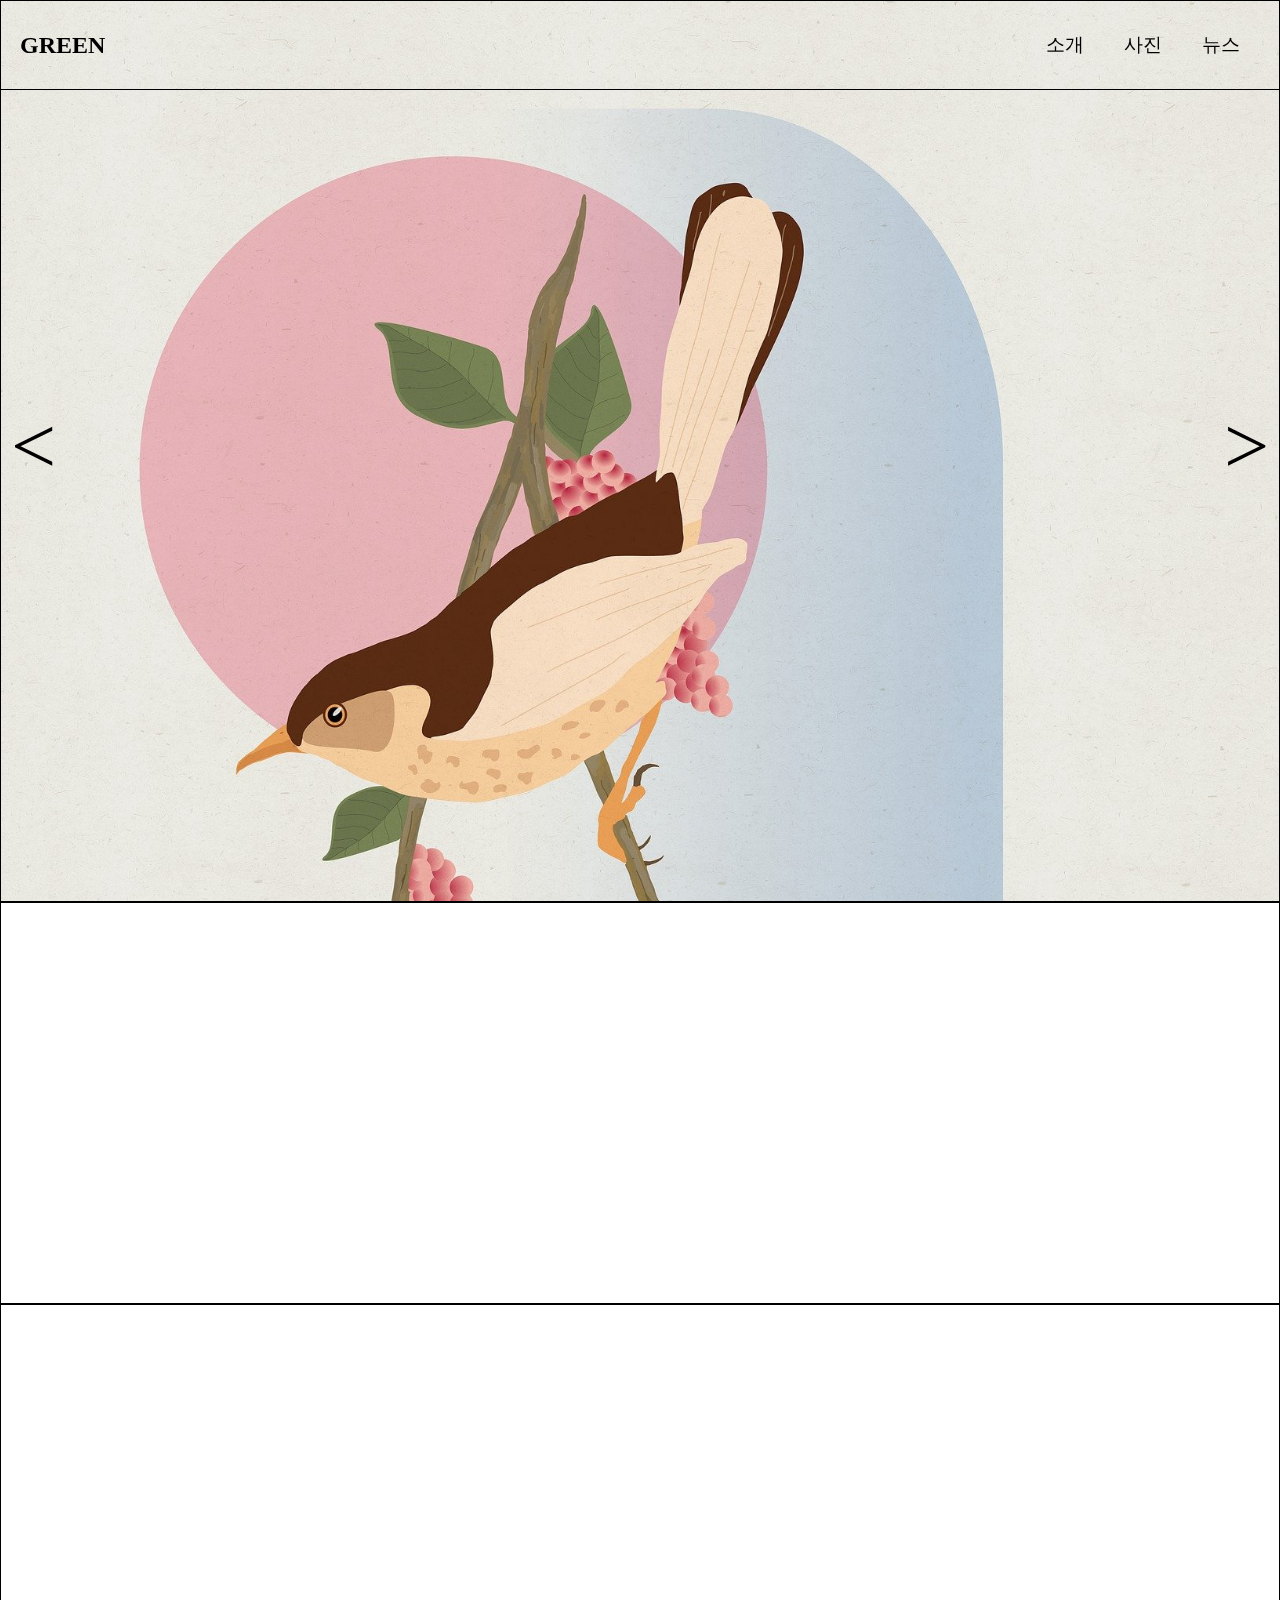
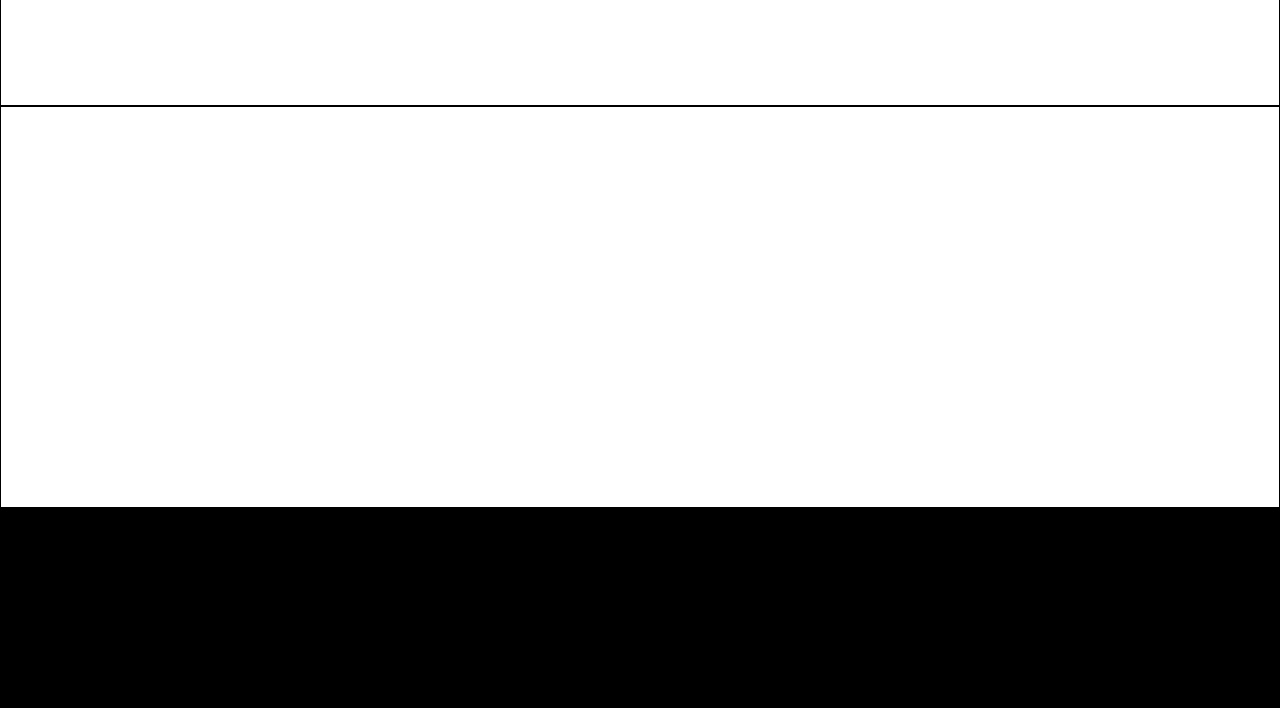
==== 그린회사홈페이지/index.html @ 83cf322c "0322_그린홈페이지" ====
<!DOCTYPE html>
<html lang="en">
<head>
    <meta charset="UTF-8">
    <meta http-equiv="X-UA-Compatible" content="IE=edge">
    <meta name="viewport" content="width=device-width, initial-scale=1.0">
    <title>Document</title>
    <link rel="stylesheet" href="./css/reset.css">
    <link rel="stylesheet" href="../그린회사홈페이지/css/style.css">
    <link rel="stylesheet" href="./css/slider.css">
</head>
<body>
    <header class="head">
        <!-- 고정네비게이션 바 시작 -->
        <nav class="nav" id="nav">
            <div class="logo">GREEN</div>
            <ul class="nav-menu">
                <li><a href="#intro">소개</a></li>
                <li><a href="#pictures">사진</a></li>
                <li><a href="#news">뉴스</a></li>
            </ul>
        </nav>
        <!-- 고정네비게이션 바 끝 -->
    </header>
    <main class="main">
        <!-- 섹션 1 배너(슬라이더) 시작 -->
        <section class="banner">
            <div class="slider">
                <div class="slider-item"></div>
                <div class="slider-item"></div>
                <div class="slider-item"></div>
                <div class="slider-button prev" id="prev-button">&lt;</div>
                <div class="slider-button next" id="next-button">&gt;</div>
            </div>
        </section>
        <!-- 섹션 1 배너 끝 -->

        <!-- 섹션 2 소개(스크롤 이벤트) 시작 -->
        <a name="intro"></a>
        <section class="intro-scroll"></section>
        <!-- 섹션 2 소개(스크롤 이벤트) 끝 -->

        <!-- 섹션 3 사진(슬라이더 버튼) 시작 -->
        <a name="pictures"></a>
        <section class="pictures"></section>
        <!-- 섹션 3 사진 끝 -->

        <!-- 섹션 4 뉴스(스크롤 이벤트) 시작 -->
        <a name="news"></a>
        <section class="news-scroll"></section>
        <!-- 섹션 4 뉴스(스크롤 이벤트) 끝 -->
    </main>
    <!-- 푸터 시작 -->
    <footer class="footer"></footer>
    <!-- 푸터 끝 -->

    <script src="../그린회사홈페이지/js/scroll.js"></script>
    <script src="./js/slider.js"></script>
</body>
</html>
---- 그린회사홈페이지/css/style.css ----
/* 태그 디자인 */
/* 부드러운 스크롤 */
html {
    scroll-behavior: smooth;
}

a { color: black; text-decoration: none;}

/* 헤더와 네비게이션바 */
.head {
    position: fixed;
    width: 100vw;
    z-index: 1;
}

.nav {
    display: flex;
    justify-content: space-between;
    align-items: center;
    padding: 0 20px;
    border-bottom: 1px solid black;
    transition: all 1s;
}

.nav-menu {
    display: flex;
}

.nav-menu li {
    margin: 35px 20px;
    font-size: 1.2rem;
    transition: all 1s;

}

.logo {
    font-size: 1.5rem;
    font-weight: bold;
}

/* 스크롤 이벤트가 발생했을 때 바뀌는 네비게이션 디자인 */
.nav.scrollon {
    color: white;
    background-color: black;
    transition: all 1s;
}

.nav.nav.scrollon li>a {
    color: white;
    transition: all 1s;
}


/*  메인의 섹션 */
section {
    height: 400px;
    border: 1px solid black;
}

.banner {
    height: 100vh;
}

/* 푸터 */
.footer {
    height: 200px;
    background-color: black;
}
---- 그린회사홈페이지/css/slider.css ----
/* slider 디자인 */
.slider {
    position: relative;
    display: flex;
    flex-wrap: nowrap;
    width: 100%;
    /* slider의 바깥으로 빠져나가는 slider item을 보이지 않게 함 */
    overflow: hidden;
}

/* slider item */
.slider-item {
    width: 100%;
    height: 100vh;
    background-color: lemonchiffon;
    /* flex의 컨테이너보다 item 크기가 클 때 넓이를 바뀌지 않게 사용 */
    flex-shrink: 0;
    /* slider-item의 위치 */
    position: relative;
    /* left의 위치를 0, -100%, -200% 이동 */
    left: 0;
    transition: all 0.5s;
}

/* slider-button 디자인 */
.slider-button {
    position: absolute;
    top: 45%;
    font-size: 5rem;
    cursor: pointer;
}

.prev {
    left: 10px;
}
.next {
    right: 10px;
}

/* 슬라이더 이미지 */
.slider>.slider-item:nth-child(1) {
    background-image: url(../img/0.jpg);
    background-size: cover;
}
.slider>.slider-item:nth-child(2) {
    background-image: url(../img/1.jpg);
    background-size: cover;
}
.slider>.slider-item:nth-child(3) {
    background-image: url(../img/2.jpg);
    background-size: cover;
}
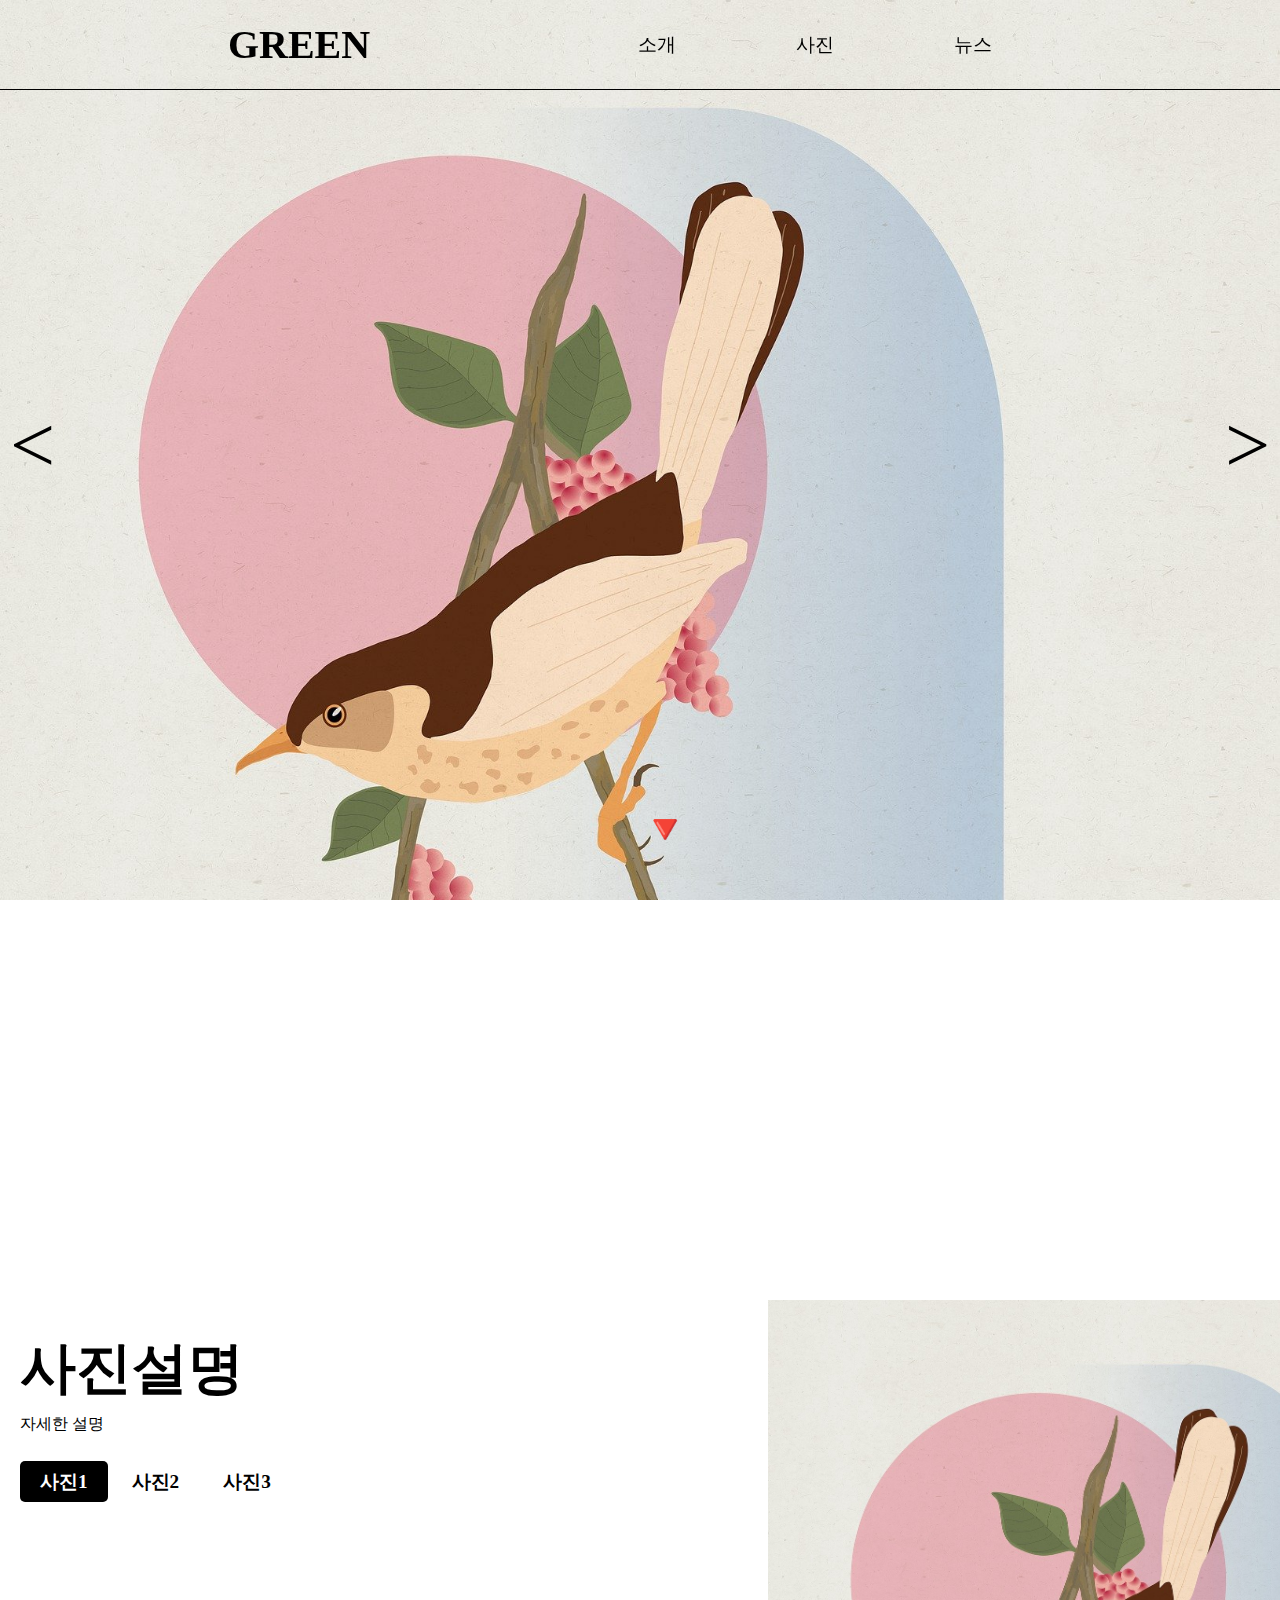
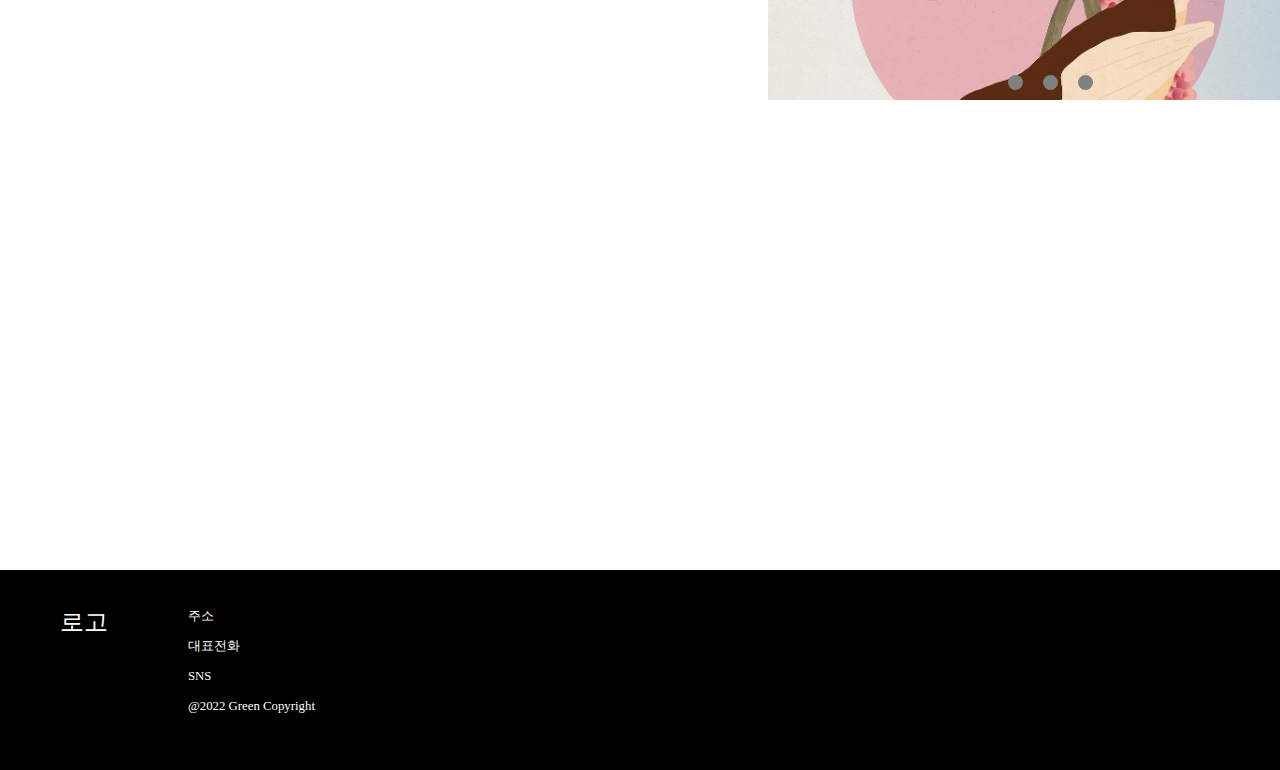
==== commit 3f624caa: "0323_그린홈페이지" ====
--- a/그린회사홈페이지/index.html
+++ b/그린회사홈페이지/index.html
@@ -8,6 +8,7 @@
     <link rel="stylesheet" href="./css/reset.css">
     <link rel="stylesheet" href="../그린회사홈페이지/css/style.css">
     <link rel="stylesheet" href="./css/slider.css">
+    <link rel="stylesheet" href="./css/slider2.css">
 </head>
 <body>
     <header class="head">
@@ -32,29 +33,117 @@
                 <div class="slider-button prev" id="prev-button">&lt;</div>
                 <div class="slider-button next" id="next-button">&gt;</div>
             </div>
+            <div class="scroll-icon"><a href="#intro">🔻</a></div>
         </section>
         <!-- 섹션 1 배너 끝 -->
 
         <!-- 섹션 2 소개(스크롤 이벤트) 시작 -->
         <a name="intro"></a>
-        <section class="intro-scroll"></section>
+        <section class="intro-scroll" id="intro">
+            <div class="green-intro">
+                <h1>그린회사</h1>
+                <p>그린회사는 새로운 50년을 이끌어 갈 수 있도록 최선을 다하겠습니다.</p>
+            </div>
+            <div class="green-intro-image">
+                <div class="image"></div>
+            </div>
+        </section>
         <!-- 섹션 2 소개(스크롤 이벤트) 끝 -->
 
         <!-- 섹션 3 사진(슬라이더 버튼) 시작 -->
         <a name="pictures"></a>
-        <section class="pictures"></section>
+        <section class="pictures">
+            <div class="picture-wrap">
+                <div class="picture-explain">
+                    <h1>사진설명</h1>
+                    <p>자세한 설명</p>
+                </div>
+                <div class="picture-buttons" id="slider2-buttons">
+                    <a class="on" href="">사진1</a>
+                    <a href="">사진2</a>
+                    <a href="">사진3</a>
+                </div>
+            </div>
+            <!-- 다른형태의 슬라이더 작성 -->
+            <div id="slider2" class="slider2">
+                <div class="slider2-item"></div>
+                <div class="slider2-item"></div>
+                <div class="slider2-item"></div>
+                <!--
+                <div class="slider2-dots">
+                    <div class="dot on"></div>
+                    <div class="dot"></div>
+                    <div class="dot"></div>
+                </div>
+                !-->
+            </div>
+
+        </section>
         <!-- 섹션 3 사진 끝 -->
 
         <!-- 섹션 4 뉴스(스크롤 이벤트) 시작 -->
         <a name="news"></a>
-        <section class="news-scroll"></section>
+        <section class="news-scroll" id="news">
+            <h1>회사 동향</h1>
+            <div class="news-cards">
+                <div class="card">
+                    <div class="card-img-wrap">
+                        <div class="card-img"></div>
+                    </div>
+                    <div class="card-text">
+                        <p>보도자료</p>
+                        <h3>보도자료 제목</h3>
+                        <span>날짜</span>
+                    </div>
+                </div>
+                <div class="card">
+                    <div class="card-img-wrap">
+                        <div class="card-img"></div>
+                    </div>
+                    <div class="card-text">
+                        <p>보도자료</p>
+                        <h3>보도자료 제목</h3>
+                        <span>날짜</span>
+                    </div>
+                </div>
+                <div class="card">
+                    <div class="card-img-wrap">
+                        <div class="card-img"></div>
+                    </div>
+                    <div class="card-text">
+                        <p>보도자료</p>
+                        <h3>보도자료 제목</h3>
+                        <span>날짜</span>
+                    </div>
+                </div>
+                <div class="card">
+                    <div class="card-img-wrap">
+                        <div class="card-img"></div>
+                    </div>
+                    <div class="card-text">
+                        <p>보도자료</p>
+                        <h3>보도자료 제목</h3>
+                        <span>날짜</span>
+                    </div>
+                </div>
+            </div>
+        </section>
         <!-- 섹션 4 뉴스(스크롤 이벤트) 끝 -->
     </main>
     <!-- 푸터 시작 -->
-    <footer class="footer"></footer>
+    <footer class="footer">
+        <div class="footer-logo">로고</div>
+        <div class="info">
+            <p>주소</p>
+            <p>대표전화</p>
+            <p>SNS</p>
+            <p>@2022 Green Copyright</p>
+            <a class="top" id="top" href="#">맨위로</a>
+        </div>
+    </footer>
     <!-- 푸터 끝 -->
-
     <script src="../그린회사홈페이지/js/scroll.js"></script>
     <script src="./js/slider.js"></script>
+    <script src="./js/slider2.js"></script>
 </body>
 </html>--- a/그린회사홈페이지/css/style.css
+++ b/그린회사홈페이지/css/style.css
@@ -5,6 +5,8 @@
 }
 
 a { color: black; text-decoration: none;}
+
+h1 { font-size: 3.5rem; margin: 20px 0; font-weight: bold;}
 
 /* 헤더와 네비게이션바 */
 .head {
@@ -15,8 +17,8 @@
 
 .nav {
     display: flex;
-    justify-content: space-between;
-    align-items: center;
+    justify-content: space-evenly;
+    align-items:center;
     padding: 0 20px;
     border-bottom: 1px solid black;
     transition: all 1s;
@@ -27,21 +29,20 @@
 }
 
 .nav-menu li {
-    margin: 35px 20px;
+    margin: 35px 60px;
     font-size: 1.2rem;
     transition: all 1s;
-
 }
 
 .logo {
-    font-size: 1.5rem;
+    font-size: 2.5rem;
     font-weight: bold;
 }
 
 /* 스크롤 이벤트가 발생했을 때 바뀌는 네비게이션 디자인 */
 .nav.scrollon {
     color: white;
-    background-color: black;
+    background-color: darkkhaki;
     transition: all 1s;
 }
 
@@ -54,15 +55,240 @@
 /*  메인의 섹션 */
 section {
     height: 400px;
-    border: 1px solid black;
-}
-
+}
+
+/* 섹션1 배너 */
 .banner {
     height: 100vh;
 }
 
+.banner .scroll-icon {
+    position: absolute;
+    bottom: 50px; left: 50%;
+    font-size: 2.5rem;
+    animation-name: movingIcon;
+    animation-duration: 1.5s;
+    animation-iteration-count: infinite;
+}
+
+/* 아이콘이 위아래로 움직이는 애니메이션 작성 */
+@keyframes movingIcon {
+    0% {transform: translate(0,0);}
+    70% {transform: translate(0,20px);}
+    100% {transform: translate(0,0);}
+}
+
+/* 섹션2 소개 */
+.intro-scroll {
+    display: flex;
+    align-items: center;
+    background-image: linear-gradient(rgba(255, 255, 255, 0.5), rgba(255, 255, 255, 1)),
+    url(../img/2.jpg);
+    background-size: cover;
+    padding: 0 20px;
+    opacity: 0;
+}
+
+/* 이벤트로 클래스가 붙었을 때 디자인 */
+.intro-scroll.scrollon {
+    opacity: 1;
+    transition: all 2s;
+}
+
+.intro-scroll .green-intro {
+    height: 300px;
+    display: flex;
+    flex-direction: column;
+    justify-content: center;
+    padding: 0 30px;
+    background-color: white;
+    border-radius: 25px;
+    box-shadow: 10px 10px 10px rgb(85, 84, 84);
+    transform: translateX(-400px);
+}
+
+/* 이벤트 발생시 추가되는 클래스 */
+.intro-scroll.scrollon .green-intro {
+    transform: translateX(0);
+    transition: all 2s;
+}
+
+.intro-scroll .green-intro-image {
+    width: 100vw;
+    height: inherit; /*부모의 높이를 가져옴*/
+}
+
+/* 섹션 3 슬라이더 버튼 */
+.pictures {
+    display: grid;
+    grid-template-columns: 3fr 2fr;
+}
+
+.pictures .picture-wrap {
+    padding: 20px 20px;
+}
+
+.pictures .picture-wrap .picture-explain {
+    margin-bottom: 40px;
+}
+
+/* 버튼 디자인 */
+.pictures .picture-wrap .picture-buttons a {
+    background-color: transparent;
+    color: black;
+    padding: 10px 20px;
+    border-radius: 5px;
+    font-size: 1.2rem;
+    font-weight: bold;
+    transition: all 0.3s;
+}
+
+.pictures .picture-wrap .picture-buttons a.on {
+    background-color: black;
+    color: white;
+    transition: all 0.3s;
+}
+
+/* 섹션 4 뉴스 */
+.news-scroll h1 {
+    text-align: center;
+    margin-top: 70px;
+}
+
+/* 뉴스 카드 */
+.news-cards {
+    display: grid;
+    grid-template-columns: repeat(4,1fr);
+    gap: 10px;
+    margin: 0 20px;
+}
+
+.card {
+    border-radius: 20px;
+    box-shadow: 5px 5px 5px gray;
+    overflow: hidden;
+}
+
+.card .card-img-wrap {
+    height: 150px;
+    background-color: gray;
+    overflow: hidden;
+}
+
+/* 카드 글자 */
+.card .card-text {
+    padding: 20px;
+    text-align: center;
+}
+
+.card .card-text h3 {
+    font-size: 1.3rem;
+    font-weight: bold;
+    margin: 20px 0;
+}
+
+.card .card-text p {
+    font-weight: bold;
+    color: green;
+}
+
+.card .card-text span {
+    float: right;
+    color: gray;
+}
+
+.card .card-img-wrap .card-img {
+    height: inherit;
+}
+
+/* 카드에 마우스를 올렸을 때 전환 효과 */
+.card:hover .card-img-wrap .card-img {
+    transform: scale(1.2);
+    transition: all 0.5s;
+    filter: brightness(60%);
+    cursor: pointer;
+}
+
+/* scrollon이 추가되었을 때 보이는 전환 효과 */
+.news-scroll {
+    opacity: 0;
+    transform: translateY(40px);
+}
+
+.news-scroll.scrollon {
+    opacity: 1;
+    transform: translateY(0);
+    transition: 1.5s;
+}
+
+
+
+
+/* 카드의 이미지 */
+.card:nth-child(1) .card-img-wrap .card-img {
+    background-image: url(../img/0.jpg);
+    background-size: cover;
+}
+
+.card:nth-child(2) .card-img-wrap .card-img {
+    background-image: url(../img/1.jpg);
+    background-size: cover;
+}
+
+.card:nth-child(3) .card-img-wrap .card-img {
+    background-image: url(../img/2.jpg);
+    background-size: cover;
+}
+
+.card:nth-child(4) .card-img-wrap .card-img {
+    background-image: url(../img/0.jpg);
+    background-size: cover;
+}
+
 /* 푸터 */
 .footer {
+    box-sizing: border-box;
     height: 200px;
     background-color: black;
-}
+    color: white;
+    padding: 40px 60px;
+    display: flex;
+}
+
+.footer .footer-logo {
+    font-size: 1.5rem;
+    margin-right: 80px;
+}
+
+.footer .info {
+    display: grid;
+    font-size: 0.8rem;
+}
+
+.footer .info .top {
+    position: fixed;
+    bottom: 30px;
+    color: green;
+    border: solid 1px green;
+    background-color: inherit;
+    right: 50px;
+    padding: 20px;
+    border-radius: 30px;
+    font-weight: bold;
+    font-size: 1.2rem;
+}
+
+.top {
+    opacity: 0;
+}
+
+.top.scrollon {
+    opacity: 1;
+    transition: 0.5s;
+}
+
+
+
+
+
+
--- a/그린회사홈페이지/css/slider2.css
+++ b/그린회사홈페이지/css/slider2.css
@@ -0,0 +1,75 @@
+/* slider 디자인 */
+.slider2 {
+    position: relative;
+    display: flex;
+    flex-wrap: nowrap;
+    width: 100%;
+    /* slider의 바깥으로 빠져나가는 slider item을 보이지 않게 함 */
+    overflow: hidden;
+}
+
+/* slider item */
+.slider2-item {
+    width: 100%;
+    height: 100vh;
+    background-color: lemonchiffon;
+    /* flex의 컨테이너보다 item 크기가 클 때 넓이를 바뀌지 않게 사용 */
+    flex-shrink: 0;
+    /* slider-item의 위치 */
+    position: relative;
+    /* left의 위치를 0, -100%, -200% 이동 */
+    left: 0;
+    transition: all 0.5s;
+}
+
+/* slider-button 디자인 */
+.slider-button {
+    position: absolute;
+    top: 45%;
+    font-size: 5rem;
+    cursor: pointer;
+}
+
+.prev {
+    left: 10px;
+}
+.next {
+    right: 10px;
+}
+
+/* 슬라이더 이미지 */
+.slider2>.slider2-item:nth-child(1) {
+    background-image: url(../img/0.jpg);
+    background-size: cover;
+}
+.slider2>.slider2-item:nth-child(2) {
+    background-image: url(../img/1.jpg);
+    background-size: cover;
+}
+.slider2>.slider2-item:nth-child(3) {
+    background-image: url(../img/2.jpg);
+    background-size: cover;
+}
+
+/* 슬라이더 dot의 모양 */
+.slider2-dots {
+    position: absolute;
+    display: flex;
+    left: 45%;
+    bottom: 10px;
+}
+
+.slider2-dots .dot {
+    cursor: pointer;
+    width: 15px;
+    height: 15px;
+    background-color: gray;
+    border-radius: 50%;
+    margin: 0 10px;
+}
+
+.slider2-dots .dot:hover, .slider2-dots .dot.on {
+    background-color: white;
+}
+
+
